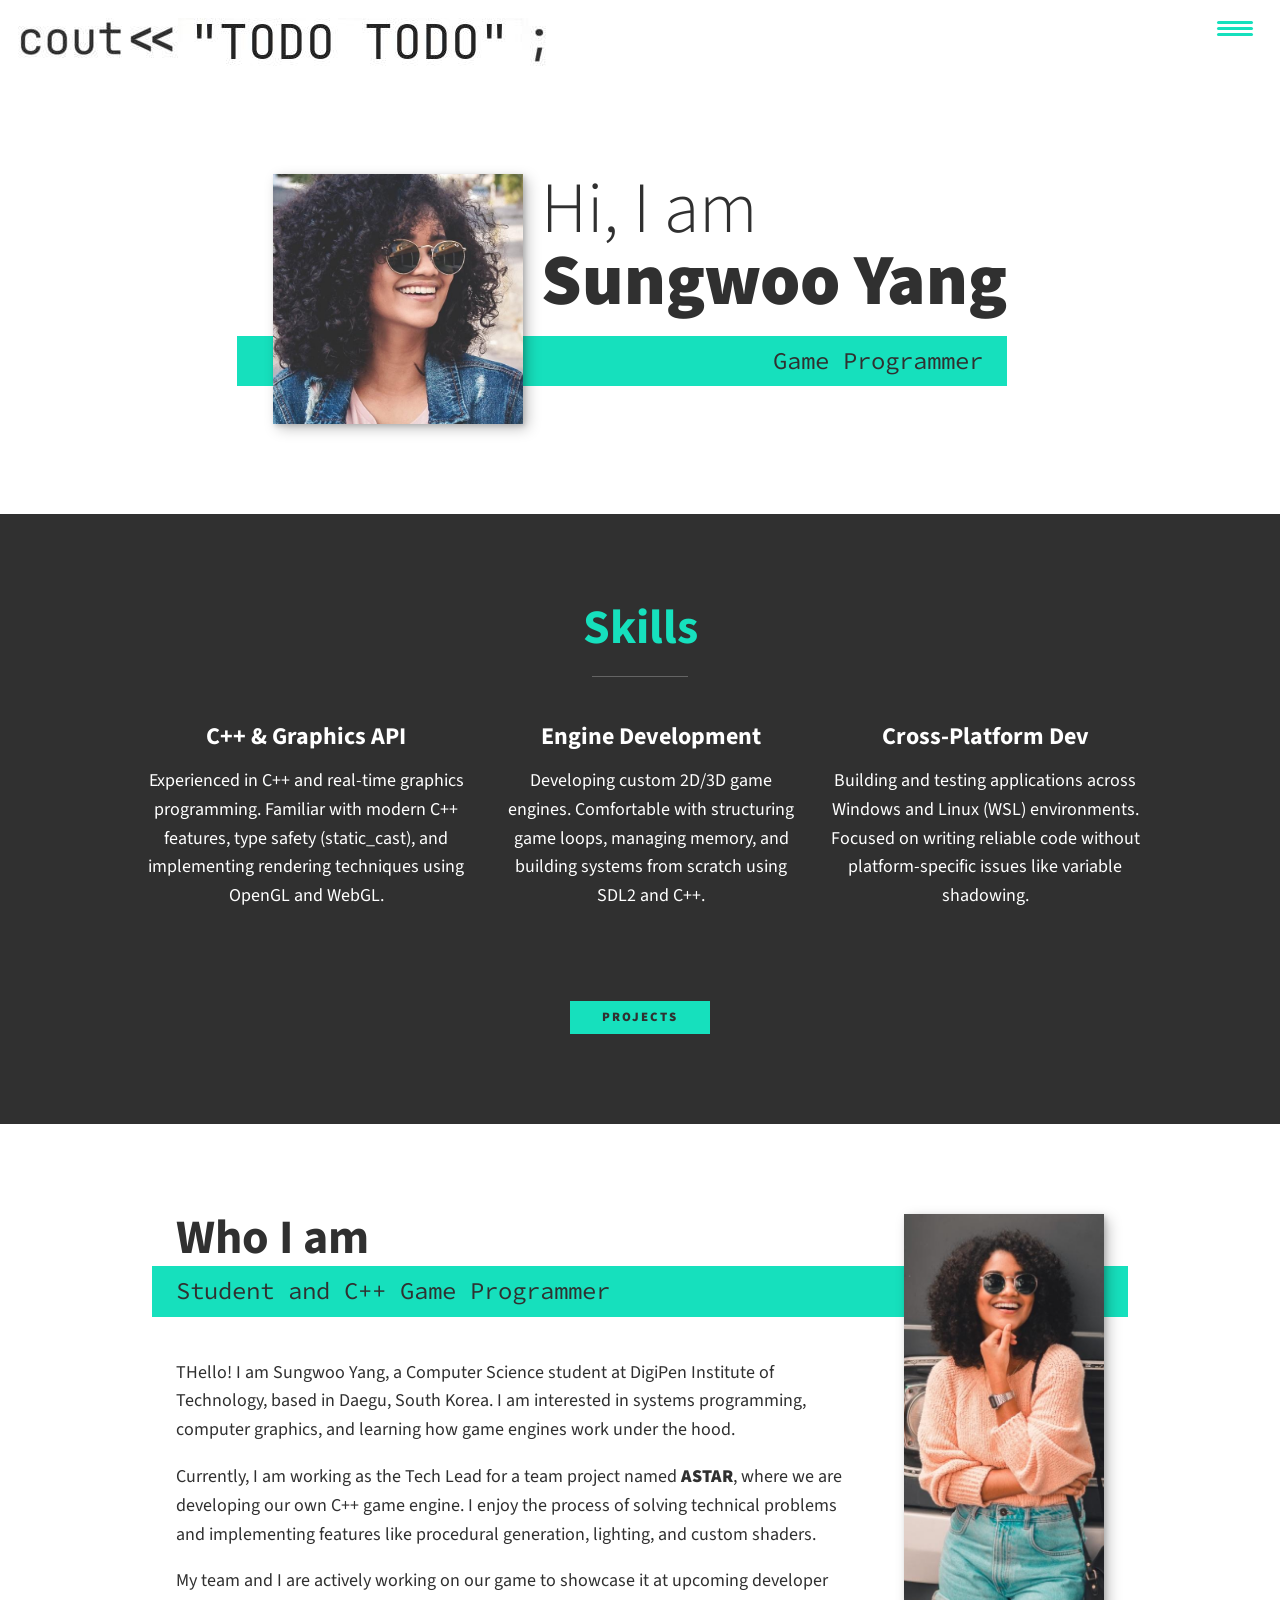
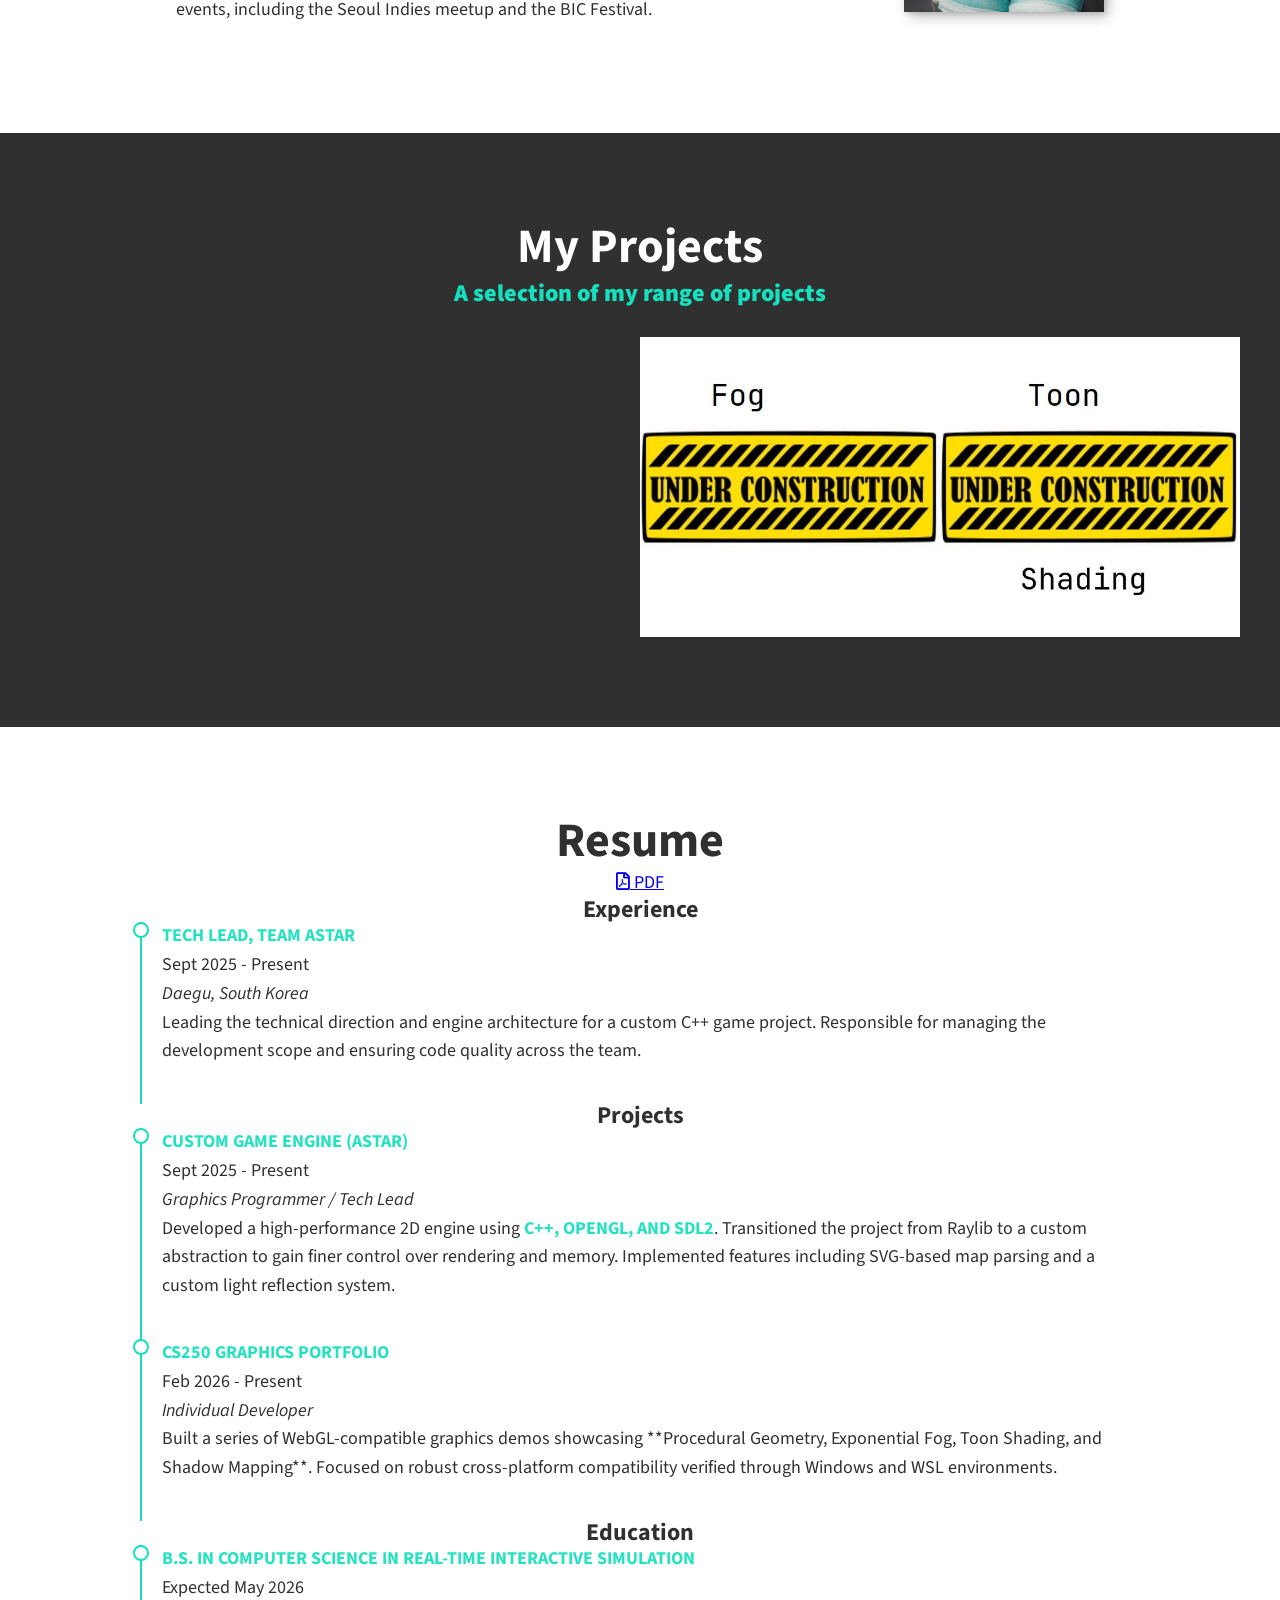
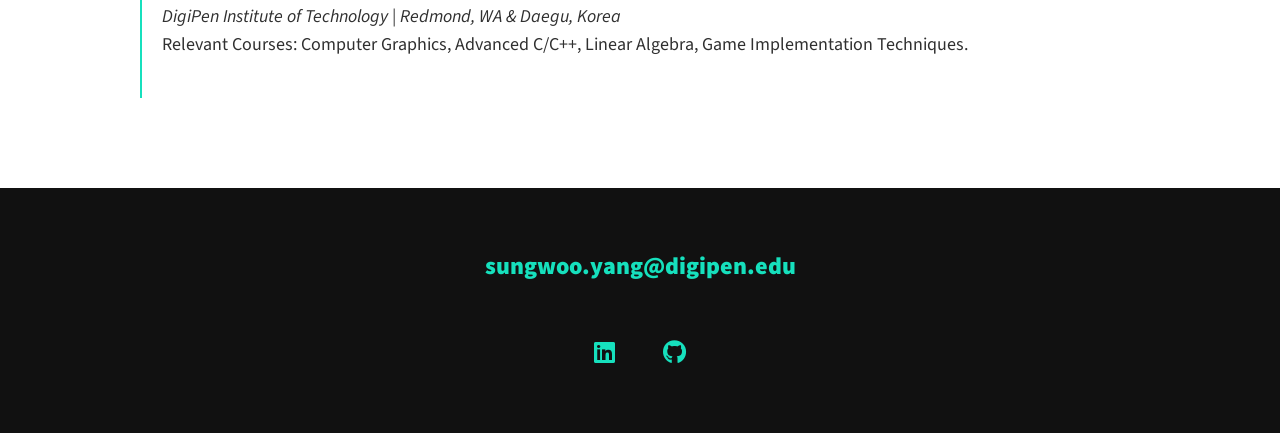
==== index.html @ 55ad758f "portfolio" ====
<!-- https://youtu.be/_xkSvufmjEs?si=mh-MXT2ZdUasYAYn&t=3416 -->
<!-- adobe.ly/2GAgF93 -->
<!-- https://scrimba.com/build-and-deploy-your-portfolio-c012 -->
<!DOCTYPE html>
<html lang="en">

<head>
    <meta charset="UTF-8">
    <link rel="icon" type="image/svg+xml" href="../img/face.jpg">

    <!-- Help auto scale for desktop & mobile -->
    <meta name="viewport" content="width=device-width, initial-scale=1.0" />
    <title>Sungwoo yang Portfolio Website</title>

    <!-- Normalize the difference across browsers  https://necolas.github.io/normalize.css/ -->
    <link rel="stylesheet" href="external/normalize.css" />

    <link rel="stylesheet" href="https://cdnjs.cloudflare.com/ajax/libs/font-awesome/5.11.2/css/all.css"
        integrity="sha256-46qynGAkLSFpVbEBog43gvNhfrOj+BmwXdxFgVK/Kvc=" crossorigin="anonymous" />

    <!-- https://fonts.google.com/selection/embed -->
    <link rel="preconnect" href="https://fonts.googleapis.com" />
    <link rel="preconnect" href="https://fonts.gstatic.com" crossorigin />
    <link
        href="https://fonts.googleapis.com/css2?family=Source+Code+Pro:ital,wght@0,200..900;1,200..900&family=Source+Sans+3:ital,wght@0,200..900;1,200..900&display=swap"
        rel="stylesheet" />

    <link rel="stylesheet" href="css/style.css" />
</head>

<body>
    <header>
        <div class="logo">
            <!-- alt text can be blank since the logo is purely decorative and putting something like logo isn't actually helpful -->
            <img src="img/cout.jpg" alt="">
        </div>
        <button class="nav-toggle" aria-label="toggle navigation">
            <span class="hamburger"></span>
        </button>
        <nav class="nav">
            <ul class="nav__list">
                <li class="nav__item"> <a href="#home" class="nav__link">Home</a> </li>
                <li class="nav__item"> <a href="#skills" class="nav__link">Skills</a> </li>
                <li class="nav__item"> <a href="#about" class="nav__link">About Me</a> </li>
                <li class="nav__item"> <a href="#projects" class="nav__link">Projects</a> </li>
                <li class="nav__item"> <a href="#resume" class="nav__link">Resume</a> </li>
            </ul>
        </nav>
    </header>

    <!-- Introduction -->

    <section class="intro" id="#home">
        <!-- TODO put in a mouse based interactive shader visualization page-->
        <!-- <div class="intro-bg">
            <iframe src="webgl/for_fun.html"></iframe>
        </div> -->
        <h1 class="section__title section__title--intro">
            Hi, I am <strong>Sungwoo Yang</strong>
        </h1>
        <p class="section__subtitle section__subtitle--intro">Game Programmer</p>
        <img src="img/face.jpg" alt="a picture of Sungwoo Yang smiling" class="intro__img" />
    </section>

    <!-- My Services -->
    <section class="my-services" id="skills">
        <h2 class="section__title section__title--services">Skills</h2>
        <div class="services">
            <div class="service">
                <h3>C++ & Graphics API</h3>
                <p>
                    Experienced in C++ and real-time graphics programming. Familiar with modern C++ features, type
                    safety (static_cast), and implementing rendering techniques using OpenGL and WebGL.
                </p>
            </div>

            <div class="service">
                <h3>Engine Development</h3>
                <p>
                    Developing custom 2D/3D game engines. Comfortable with structuring game loops, managing memory, and
                    building systems from scratch using SDL2 and C++.
                </p>
            </div>

            <div class="service">
                <h3>Cross-Platform Dev</h3>
                <p>
                    Building and testing applications across Windows and Linux (WSL) environments. Focused on writing
                    reliable code without platform-specific issues like variable shadowing.
                </p>
            </div>
        </div>

        <a href="#projects" class="btn">Projects</a>
    </section>

    <!-- About Me -->
    <section class="about-me" id="about">
        <h2 class="section__title section__title--about">Who I am</h2>
        <p class="section__subtitle section__subtitle--about">
            Student and C++ Game Programmer
        </p>

        <div class="about-me__body">
            <p>
                THello! I am Sungwoo Yang, a Computer Science student at DigiPen Institute of Technology, based in
                Daegu, South Korea. I am interested in systems programming, computer graphics, and learning how game
                engines work under the hood.
            </p>
            <p>
                Currently, I am working as the Tech Lead for a team project named <strong>ASTAR</strong>, where we are
                developing our own C++ game engine. I enjoy the process of solving technical problems and implementing
                features like procedural generation, lighting, and custom shaders.
            </p>
            <p>
                My team and I are actively working on our game to showcase it at upcoming developer events, including
                the Seoul Indies meetup and the BIC Festival.
            </p>
        </div>
        <img src="img/tall.jpg" alt="picture of Sungwoo Yang" class="about-me__img" />
    </section>

    <!-- My Portfolio -->
    <section class="my-projects" id="projects">
        <h2 class="section__title section__title--projects">My Projects</h2>
        <p class="section__subtitle section__subtitle--projects">
            A selection of my range of projects
        </p>
        <div class="portfolio">
            <a href="portfolio/01_hello.html" class="portfolio__item">
                <img src="img/portfolio_thumbnails/01_hello.jpg" alt="" class="portfolio__img" />
            </a>
            <a href="portfolio/02_meshes.html" class="portfolio__item">
                <img src="img/portfolio_thumbnails/02_meshes.jpg" alt="" class="portfolio__img" />
            </a>
            <a href="portfolio/03_fog.html" class="portfolio__item">
                <img src="img/portfolio_thumbnails/03_fog.jpg" alt="" class="portfolio__img" />
            </a>
            <a href="portfolio/04_toon.html" class="portfolio__item">
                <img src="img/portfolio_thumbnails/04_toon.jpg" alt="" class="portfolio__img" />
            </a>
            <a href="portfolio/05_shadow.html" class="portfolio__item">
                <img src="img/portfolio_thumbnails/05_shadow.jpg" alt="" class="portfolio__img" />
            </a>
            <a href="portfolio/06_value.html" class="portfolio__item">
                <img src="img/portfolio_thumbnails/06_value.jpg" alt="" class="portfolio__img" />
            </a>
            <a href="portfolio/07_gradient.html" class="portfolio__item">
                <img src="img/portfolio_thumbnails/07_gradient.jpg" alt="" class="portfolio__img" />
            </a>

        </div>
    </section>

    <!-- Resume Section -->
    <section class="my-resume" id="resume">
        <h2 class="section__title section__title--resume">Resume</h2>
        <a target="_blank" href="docs/Resume.pdf"><i class="far fa-file-pdf"></i> PDF</a>

        <div class="resume-section">
            <h3>Experience</h3>
            <div class="resume-item">
                <p>
                    <b>Tech Lead, Team ASTAR</b><br>
                    Sept 2025 - Present<br>
                    <em>Daegu, South Korea</em><br>
                    Leading the technical direction and engine architecture for a custom C++ game project. Responsible
                    for managing the development scope and ensuring code quality across the team.
                </p>
            </div>

            <h3>Projects</h3>
            <div class="resume-item">
                <p>
                    <b>Custom Game Engine (ASTAR)</b><br>
                    Sept 2025 - Present<br>
                    <em>Graphics Programmer / Tech Lead</em><br>
                    Developed a high-performance 2D engine using <b>C++, OpenGL, and SDL2</b>. Transitioned the project
                    from Raylib to a custom abstraction to gain finer control over rendering and memory. Implemented
                    features including SVG-based map parsing and a custom light reflection system.
                </p>
            </div>
            <div class="resume-item">
                <p>
                    <b>CS250 Graphics Portfolio</b><br>
                    Feb 2026 - Present<br>
                    <em>Individual Developer</em><br>
                    Built a series of WebGL-compatible graphics demos showcasing **Procedural Geometry, Exponential Fog,
                    Toon Shading, and Shadow Mapping**. Focused on robust cross-platform compatibility verified through
                    Windows and WSL environments.
                </p>
            </div>

            <h3>Education</h3>
            <div class="resume-item">
                <p>
                    <b>B.S. in Computer Science in Real-Time Interactive Simulation</b><br>
                    Expected May 2026<br>
                    <em>DigiPen Institute of Technology | Redmond, WA & Daegu, Korea</em><br>
                    Relevant Courses: Computer Graphics, Advanced C/C++, Linear Algebra, Game Implementation Techniques.
                </p>
            </div>
        </div>
    </section>
    <!-- /Resume Section -->

    <!-- Footer -->
    <footer class="footer">
        <a href="mailto:sungwoo.yangl@digipen.edu" class="footer__link">sungwoo.yang@digipen.edu</a>
        <ul class="social-list">
            <li class="social-list__item">
                <a class="social-list__link" href="https://linkedin.com/in/sungwoo-yang">
                    <i class="fab fa-linkedin"></i>
                </a>
            </li>
            <li class="social-list__item">
                <a class="social-list__link" href="https://github.com/sungwoo-yang">
                    <i class="fab fa-github"></i>
                </a>
            </li>
            <!-- Want to list more? search : https://fontawesome.com/v5/search?ic=brands -->
        </ul>
    </footer>

    <script src="js/index.js"></script>
</body>

</html>
---- css/style.css ----
/* make padding within widths rather calculating with total width? */
*,
*::before,
*::after {
  box-sizing: border-box;
}

/* Custom Properties */

:root {
  --ff-primary: "Source Sans 3", sans-serif;
  --ff-secondary: "Source Code Pro", monospace;

  --fw-reg: 300;
  --fw-bold: 900;

  --clr-light: #ffffff;
  --clr-dark: #303030;
  --clr-accent: #16e0bd;

  --fs-h1: 3rem;
  --fs-h2: 2.25rem;
  --fs-h3: 1.25rem;
  --fs-body: 1rem;

  --bs: 0.25em 0.25em 0.75em rgba(0, 0, 0, 0.25),
    0.125em 0.125em 0.25em rgba(0, 0, 0, 0.15);
}

/* With wider screens use differnt/bigger numbers */
@media (min-width: 800px) {
  :root {
    --fs-h1: 4.5rem;
    --fs-h2: 3rem;
    --fs-h3: 1.5rem;
    --fs-body: 1.125rem;
  }
}

/* General Styles */

html {
  scroll-behavior: smooth;
}

body {
  background: var(--clr-light);
  color: var(--clr-dark);
  margin: 0;
  font-family: var(--ff-primary);
  font-size: var(--fs-body);
  line-height: 1.6;
}

section {
  padding: 5em 2em;
}

img {
  display: block;
  max-width: 100%;
}

strong {
  font-weight: var(--fw-bold);
}

:focus {
  outline: 3px solid var(--clr-accent);
  outline-offset: 3px;
}

.btn {
  display: inline-block;
  padding: 0.5em 2.5em;
  background: var(--clr-accent);
  color: var(--clr-dark);
  text-decoration: none;
  cursor: pointer;
  font-size: 0.8rem;
  text-transform: uppercase;
  letter-spacing: 2px;
  font-weight: var(--fw-bold);
  transition: transform 200ms ease-in-out;
}

.btn:hover {
  transform: scale(1.1);
}

/* Typography */

h1,
h2,
h3 {
  line-height: 1;
  margin: 0;
}

h1 {
  font-size: var(--fs-h1);
}

h2 {
  font-size: var(--fs-h2);
}

h3 {
  font-size: var(--fs-h3);
}

.section__title {
  margin-bottom: 0.25rem;
}

.section__title--intro {
  font-weight: var(--fw-reg);
}

.section__title--intro strong {
  display: block;
}

.section__subtitle {
  margin: 0;
  font-size: var(--fs-h3);
}

.section__subtitle--intro,
.section__subtitle--about {
  background: var(--clr-accent);
  padding: 0.25em 1em;
  font-family: var(--ff-secondary);
  margin-bottom: 1em;
}

.section__subtitle--projects {
  color: var(--clr-accent);
  font-weight: var(--fw-bold);
  margin-bottom: 1em;
}

/* header */
header {
  display: flex;
  justify-content: space-between;
  padding: 1em;
}
.logo {
  max-width: 528px;
}

.nav {
  position: fixed;
  background: var(--clr-dark);
  color: var(--clr-light);
  top: 0;
  bottom: 0;
  left: 0;
  right: 0;
  z-index: 100;

  transform: translateX(100%);
  transition: transform 250ms cubic-bezier(0.5, 0, 0.5, 1);
}

.nav__list {
  list-style: none;
  display: flex;
  height: 100%;
  flex-direction: column;
  justify-content: space-evenly;
  align-items: center;
  margin: 0;
  padding: 0;
}

.nav__link {
  color: inherit;
  font-weight: var(--fw-bold);
  font-size: var(--fs-h2);
  text-decoration: none;
}

.nav__link:hover {
  color: var(--clr-accent);
}

.nav-toggle {
  padding: 0.5em;
  background: transparent;
  border: 0;
  cursor: pointer;
  position: absolute;
  right: 1em;
  top: 1em;
  z-index: 1000;
}

.nav-open .nav {
  transform: translateX(0);
}

.nav-open .nav-toggle {
  position: fixed;
}

.nav-open .hamburger {
  transform: rotate(0.625turn);
}

.nav-open .hamburger::before {
  transform: rotate(90deg) translateX(-6px);
}

.nav-open .hamburger::after {
  opacity: 0;
}

.hamburger {
  display: block;
  position: relative;
}

.hamburger,
.hamburger::before,
.hamburger::after {
  background: var(--clr-accent);
  width: 2em;
  height: 3px;
  border-radius: 1em;
  transition: transform 250ms ease-in-out;
}

.hamburger::before,
.hamburger::after {
  content: "";
  position: absolute;
  left: 0;
  right: 0;
}

.hamburger::before {
  top: 6px;
}
.hamburger::after {
  bottom: 6px;
}

/* Intro Section */
.intro {
  position: relative;
  z-index: 2;
}

.intro-bg {
  position: absolute;
  top: 0;
  left: 0;
  width: 100%;
  height: 100%;
  overflow: hidden;
  z-index: -2;
}

.intro-bg iframe {
  width: 100%;
  height: 100%;
  border: none;
  position: absolute;
  top: 0;
  left: 0;
}

.intro__img {
  box-shadow: var(--bs);
}

.section__subtitle--intro {
  display: inline-block;
}

@media (min-width: 600px) {
  .intro {
    display: grid;
    width: min-content;
    margin: 0 auto;
    column-gap: 1em;
    grid-template-areas:
      "img title"
      "img subtitle";
    grid-template-columns: min-content max-content;
  }

  .intro__img {
    grid-area: img;
    min-width: 250px;
    position: relative;
    z-index: 2;
  }

  .section__subtitle--intro {
    align-self: start;
    grid-column: -1/1;
    grid-row: 2;
    text-align: right;
    position: relative;
    left: -1.5em;
    width: calc(100% + 1.5em);
  }
}

/* my services section */

.my-services {
  background-color: var(--clr-dark);
  background-image: url(../img/skills-bg.jpg);
  background-size: cover;
  background-blend-mode: overlay;
  color: var(--clr-light);
  text-align: center;
}

.section__title--services {
  color: var(--clr-accent);
  position: relative;
}

.section__title--services::after {
  content: "";
  display: block;
  width: 2em;
  height: 1px;
  margin: 0.5em auto 1em;
  background: var(--clr-light);
  opacity: 0.25;
}

.services {
  margin-bottom: 4em;
}

.service {
  max-width: 500px;
  margin: 0 auto;
}

@media (min-width: 800px) {
  .services {
    display: flex;
    max-width: 1000px;
    margin-left: auto;
    margin-right: auto;
  }

  .service + .service {
    margin-left: 2em;
  }
}

/* About Me */

.about-me {
  max-width: 1000px;
  margin: 0 auto;
}

.about-me__img {
  box-shadow: var(--bs);
}

@media (min-width: 600px) {
  .about-me {
    display: grid;
    grid-template-columns: 1fr 200px;
    grid-template-areas:
      "title img"
      "subtitle img"
      "text img";
    column-gap: 2em;
  }

  .section__title--about {
    grid-area: title;
  }

  .section__subtitle--about {
    grid-column: 1 / -1;
    grid-row: 2;
    position: relative;
    left: -1em;
    width: calc(100% + 2em);
    padding-left: 1em;
    padding-right: calc(200px + 2.5em);
  }

  .about-me__img {
    grid-area: img;
    position: relative;
    z-index: 2;
  }
}

/* Portfolio / My projects */

.my-projects {
  background-color: var(--clr-dark);
  color: var(--clr-light);
  text-align: center;
}

.portfolio {
  display: grid;
  grid-template-columns: repeat(auto-fit, minmax(300px, 1fr));
  max-width: 1200px;
  margin: 0 auto;
}

.portfolio__item {
  background: var(--clr-dark);
  overflow: hidden;
}

.portfolio__img {
  transition: transform 750ms cubic-bezier(0.5, 0, 0.5, 1), opacity 250ms linear;
}

.portfolio__item:focus {
  position: relative;
  z-index: 2;
}

.portfolio__img:hover,
.portfolio__item:focus .portfolio__img {
  transform: scale(1.2);
  opacity: 0.75;
}

/*--------------------------------------------------------------
# Resume Section
--------------------------------------------------------------*/

.section__title--resume {
  text-align: center;
}

.my-resume {
  display: flex;
  flex-direction: column;
  align-items: center;
}

.resume-section h3 {
  color: var(--clr-dark);
  text-align: center;
}

.resume-section .resume-item {
  padding: 0 0 20px 20px;
  margin-top: -18px;
  border-left: 2px solid var(--clr-accent);
  position: relative;
  max-width: 1000px;
}

.resume-section .resume-item b {
  text-transform: uppercase;
  color: color-mix(in srgb, var(--clr-accent), transparent 5%);
  position: sticky;
}

.resume-section .resume-item::before {
  content: "";
  position: absolute;
  width: 16px;
  height: 16px;
  border-radius: 50px;
  left: -9px;
  top: 0;
  background: var(--clr-light);
  border: 2px solid var(--clr-accent);
}

/* Footer */

.footer {
  background: #111;
  color: var(--clr-accent);
  text-align: center;
  padding: 2.5em 0;
  font-size: var(--fs-h3);
}

.footer a {
  color: inherit;
  text-decoration: none;
}

.footer__link {
  font-weight: var(--fw-bold);
}

.footer__link:hover,
.social-list__link:hover {
  opacity: 0.7;
}

.footer__link:hover {
  text-decoration: underline;
}

.social-list {
  list-style: none;
  display: flex;
  justify-content: center;
  margin: 2em 0 0;
  padding: 0;
}

.social-list__item {
  margin: 0 0.5em;
}

.social-list__link {
  padding: 0.5em;
}

/* individual portfolio item styles */

.portfolio-item-individual {
  padding: 0 2em 2em;
  max-width: 1200px;
  margin: 0 auto;
}

.portfolio-item-individual p,
.portfolio-item-individual ul {
  max-width: 600px;
  margin-left: auto;
  margin-right: auto;
}

.portfolio-item-individual iframe {
  box-shadow: var(--bs);
  display: block;
  max-width: 1200px;
  width: 100%;
  height: auto;
  aspect-ratio: 4 / 3; /* Maintain aspect ratio */
  margin: 0 auto; /* Centering */
  border: none;
}
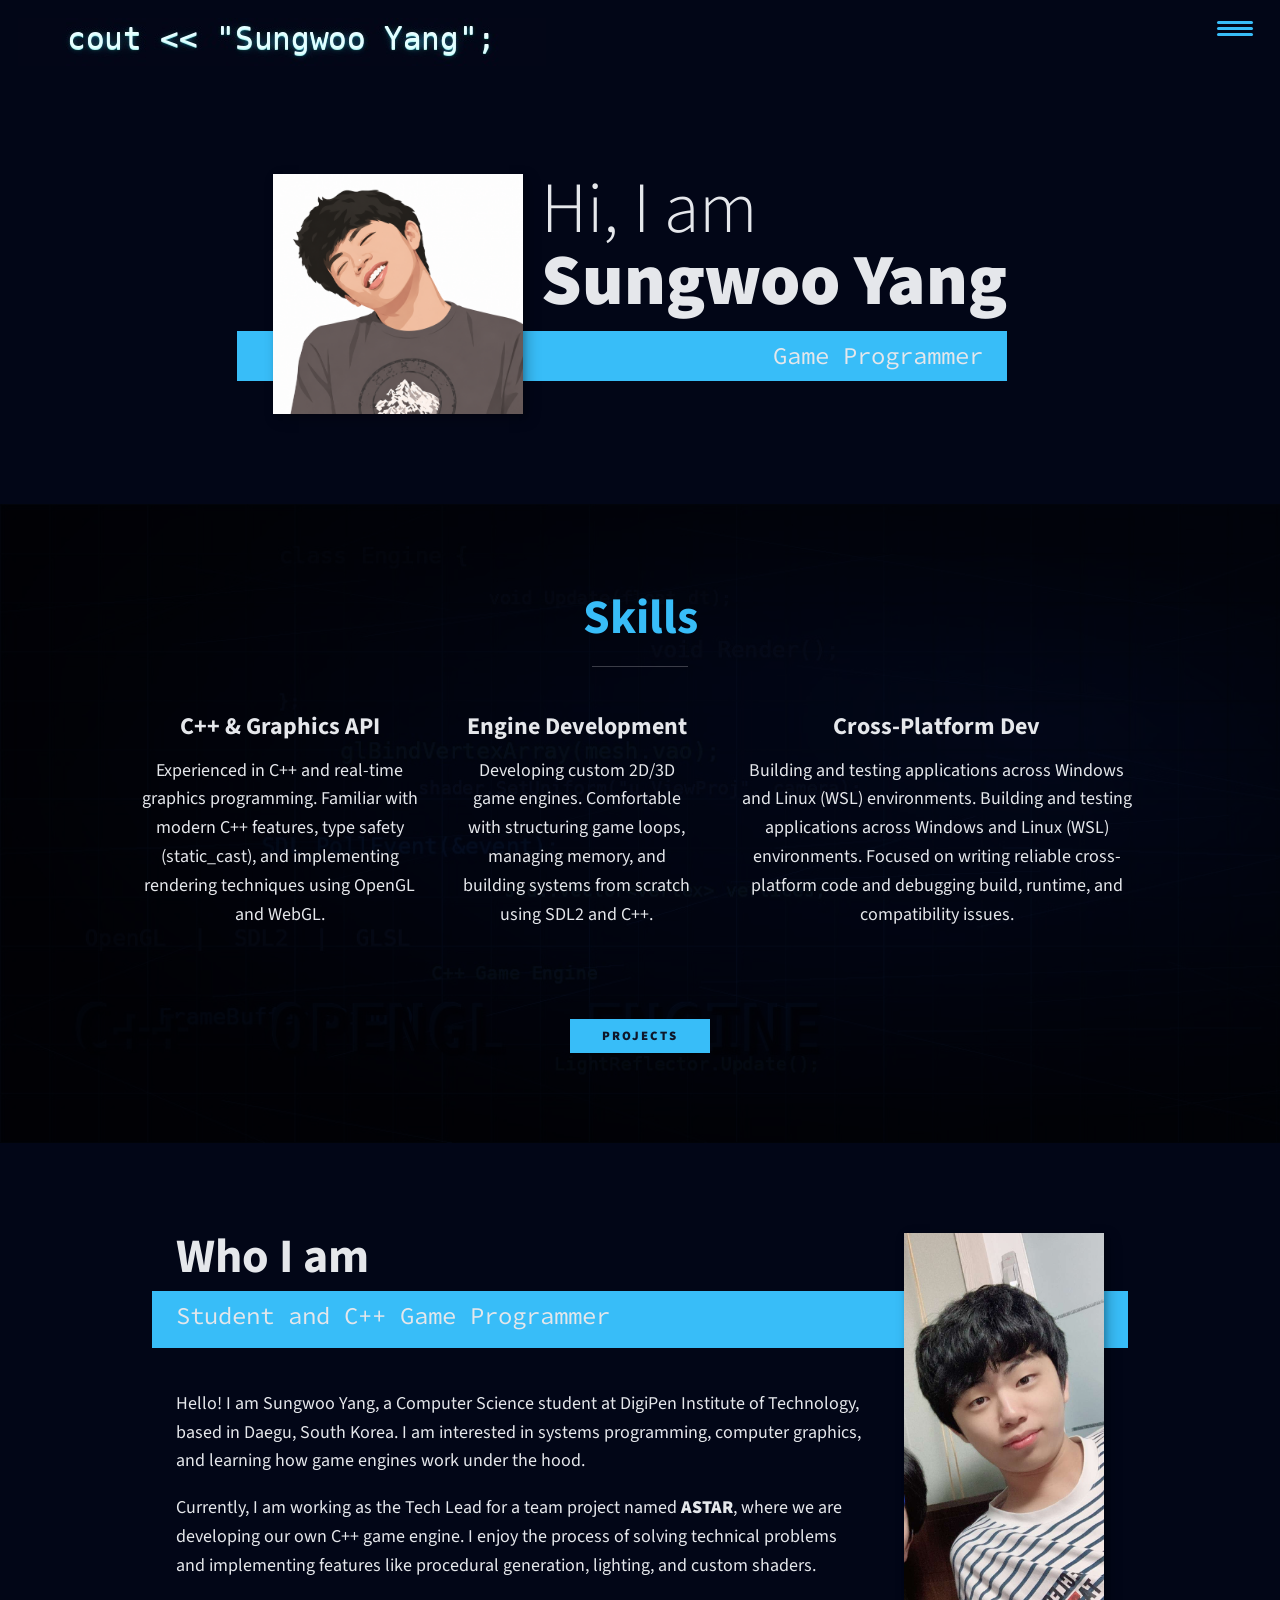
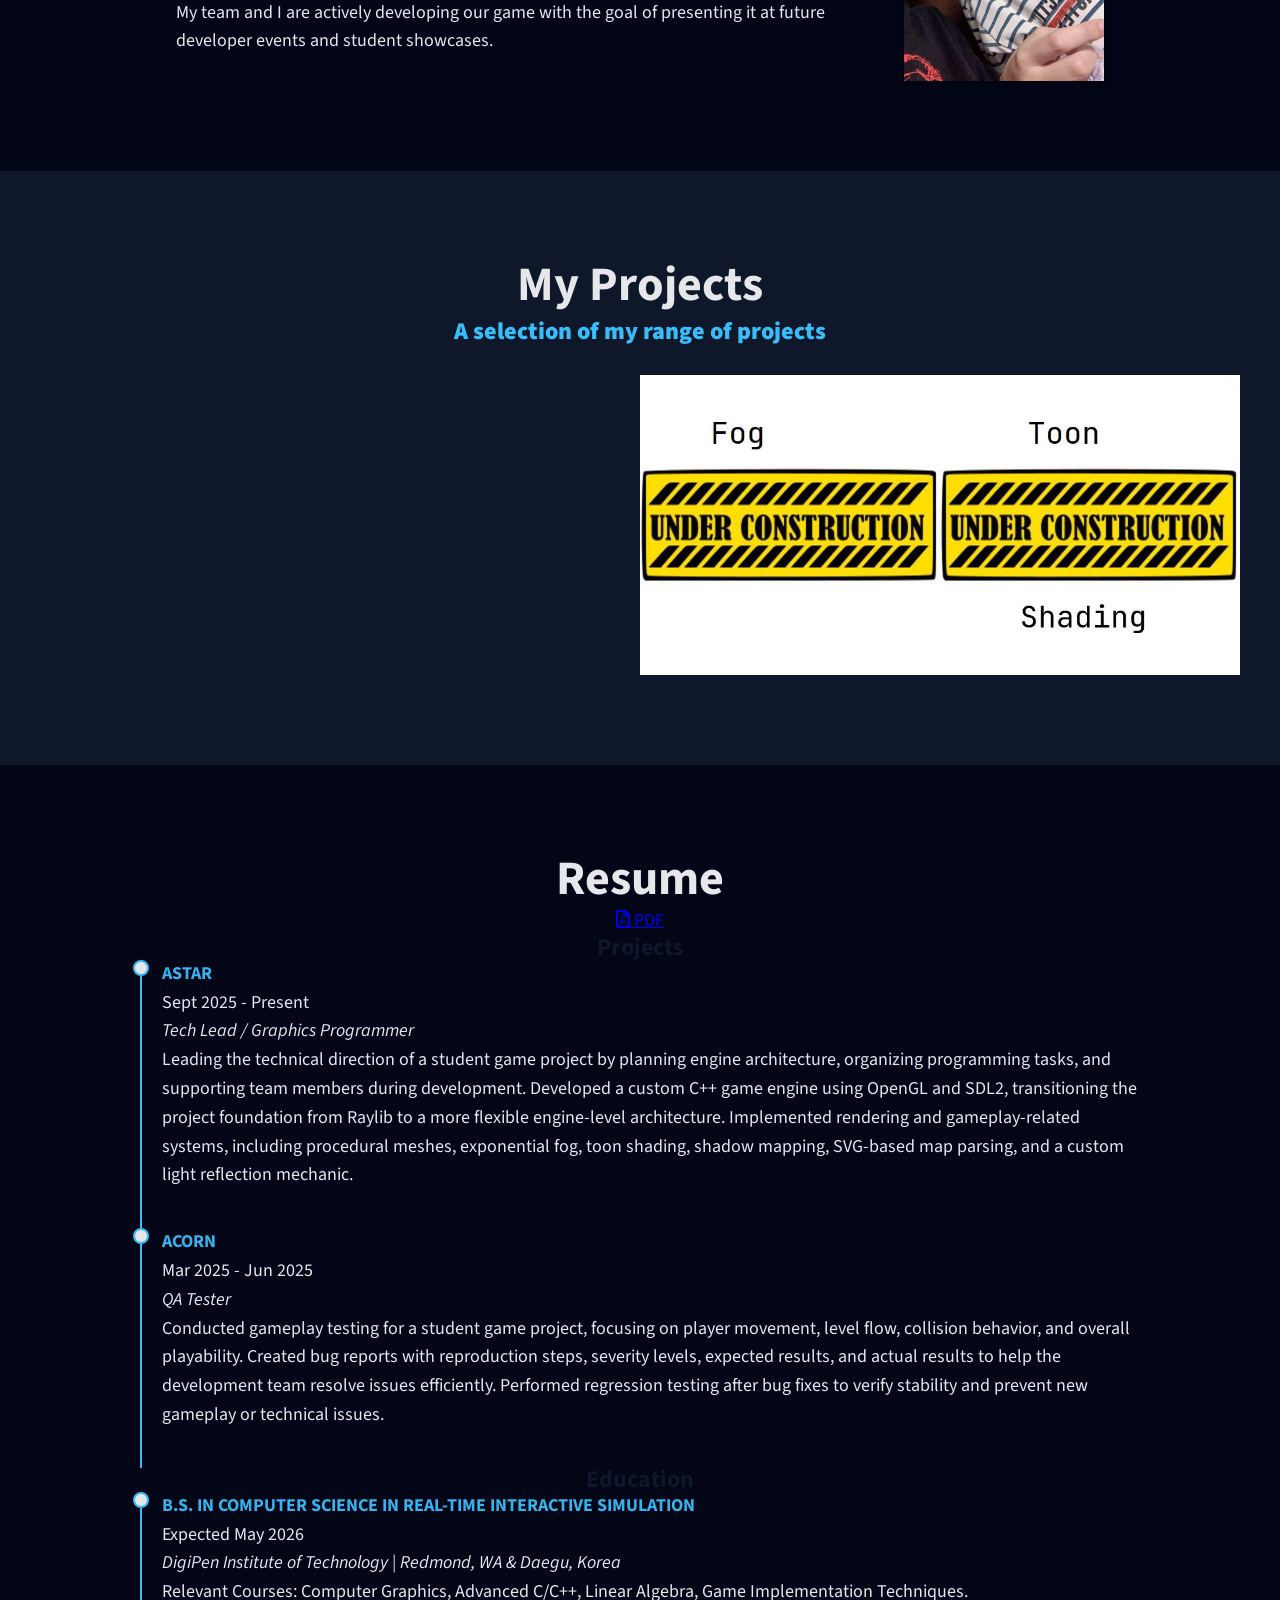
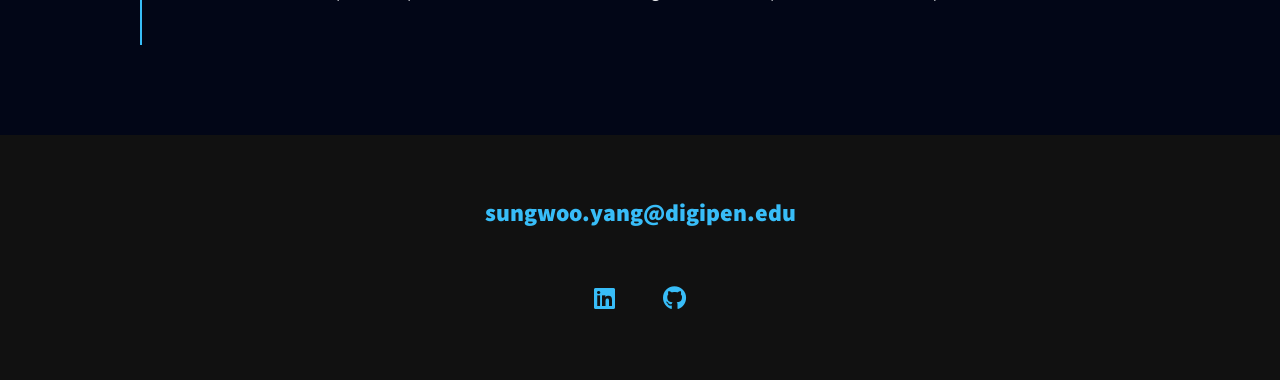
==== commit 79b9223a: "portfolio finish" ====
--- a/index.html
+++ b/index.html
@@ -10,7 +10,7 @@
 
     <!-- Help auto scale for desktop & mobile -->
     <meta name="viewport" content="width=device-width, initial-scale=1.0" />
-    <title>Sungwoo yang Portfolio Website</title>
+    <title>Sungwoo Yang Portfolio Website</title>
 
     <!-- Normalize the difference across browsers  https://necolas.github.io/normalize.css/ -->
     <link rel="stylesheet" href="external/normalize.css" />
@@ -51,7 +51,6 @@
     <!-- Introduction -->
 
     <section class="intro" id="#home">
-        <!-- TODO put in a mouse based interactive shader visualization page-->
         <!-- <div class="intro-bg">
             <iframe src="webgl/for_fun.html"></iframe>
         </div> -->
@@ -85,8 +84,9 @@
             <div class="service">
                 <h3>Cross-Platform Dev</h3>
                 <p>
-                    Building and testing applications across Windows and Linux (WSL) environments. Focused on writing
-                    reliable code without platform-specific issues like variable shadowing.
+                    Building and testing applications across Windows and Linux (WSL) environments. Building and testing
+                    applications across Windows and Linux (WSL) environments. Focused on writing reliable cross-platform
+                    code and debugging build, runtime, and compatibility issues.
                 </p>
             </div>
         </div>
@@ -103,7 +103,7 @@
 
         <div class="about-me__body">
             <p>
-                THello! I am Sungwoo Yang, a Computer Science student at DigiPen Institute of Technology, based in
+                Hello! I am Sungwoo Yang, a Computer Science student at DigiPen Institute of Technology, based in
                 Daegu, South Korea. I am interested in systems programming, computer graphics, and learning how game
                 engines work under the hood.
             </p>
@@ -113,8 +113,8 @@
                 features like procedural generation, lighting, and custom shaders.
             </p>
             <p>
-                My team and I are actively working on our game to showcase it at upcoming developer events, including
-                the Seoul Indies meetup and the BIC Festival.
+                My team and I are actively developing our game with the goal of presenting it at future developer events
+                and student showcases.
             </p>
         </div>
         <img src="img/tall.jpg" alt="picture of Sungwoo Yang" class="about-me__img" />
@@ -158,36 +158,31 @@
         <a target="_blank" href="docs/Resume.pdf"><i class="far fa-file-pdf"></i> PDF</a>
 
         <div class="resume-section">
-            <h3>Experience</h3>
-            <div class="resume-item">
-                <p>
-                    <b>Tech Lead, Team ASTAR</b><br>
-                    Sept 2025 - Present<br>
-                    <em>Daegu, South Korea</em><br>
-                    Leading the technical direction and engine architecture for a custom C++ game project. Responsible
-                    for managing the development scope and ensuring code quality across the team.
-                </p>
-            </div>
-
             <h3>Projects</h3>
             <div class="resume-item">
                 <p>
-                    <b>Custom Game Engine (ASTAR)</b><br>
+                    <b>ASTAR</b><br>
                     Sept 2025 - Present<br>
-                    <em>Graphics Programmer / Tech Lead</em><br>
-                    Developed a high-performance 2D engine using <b>C++, OpenGL, and SDL2</b>. Transitioned the project
-                    from Raylib to a custom abstraction to gain finer control over rendering and memory. Implemented
-                    features including SVG-based map parsing and a custom light reflection system.
+                    <em>Tech Lead / Graphics Programmer</em><br>
+                    Leading the technical direction of a student game project by planning engine architecture,
+                    organizing programming tasks, and supporting team members during development. Developed a custom
+                    C++ game engine using OpenGL and SDL2, transitioning the project foundation from Raylib to a
+                    more flexible engine-level architecture. Implemented rendering and gameplay-related systems,
+                    including procedural meshes, exponential fog, toon shading, shadow mapping, SVG-based map parsing,
+                    and a custom light reflection mechanic.
                 </p>
             </div>
             <div class="resume-item">
                 <p>
-                    <b>CS250 Graphics Portfolio</b><br>
-                    Feb 2026 - Present<br>
-                    <em>Individual Developer</em><br>
-                    Built a series of WebGL-compatible graphics demos showcasing **Procedural Geometry, Exponential Fog,
-                    Toon Shading, and Shadow Mapping**. Focused on robust cross-platform compatibility verified through
-                    Windows and WSL environments.
+                    <b>Acorn</b><br>
+                    Mar 2025 - Jun 2025<br>
+                    <em>QA Tester</em><br>
+                    Conducted gameplay testing for a student game project, focusing on player movement, level flow,
+                    collision behavior, and overall playability. Created bug reports with reproduction steps, severity
+                    levels, expected results, and actual results to help the development team resolve issues
+                    efficiently.
+                    Performed regression testing after bug fixes to verify stability and prevent new gameplay or
+                    technical issues.
                 </p>
             </div>
 
@@ -206,7 +201,7 @@
 
     <!-- Footer -->
     <footer class="footer">
-        <a href="mailto:sungwoo.yangl@digipen.edu" class="footer__link">sungwoo.yang@digipen.edu</a>
+        <a href="mailto:sungwoo.yang@digipen.edu" class="footer__link">sungwoo.yang@digipen.edu</a>
         <ul class="social-list">
             <li class="social-list__item">
                 <a class="social-list__link" href="https://linkedin.com/in/sungwoo-yang">
--- a/css/style.css
+++ b/css/style.css
@@ -14,9 +14,14 @@
   --fw-reg: 300;
   --fw-bold: 900;
 
-  --clr-light: #ffffff;
-  --clr-dark: #303030;
-  --clr-accent: #16e0bd;
+  --clr-light: #e5e7eb;
+  --clr-dark: #0f172a;
+  --clr-accent: #38bdf8;
+
+  --clr-bg: #020617;
+  --clr-surface: #111827;
+  --clr-surface-light: #1f2937;
+  --clr-muted: #94a3b8;
 
   --fs-h1: 3rem;
   --fs-h2: 2.25rem;
@@ -44,8 +49,8 @@
 }
 
 body {
-  background: var(--clr-light);
-  color: var(--clr-dark);
+  background: var(--clr-bg);
+  color: var(--clr-light);
   margin: 0;
   font-family: var(--ff-primary);
   font-size: var(--fs-body);
@@ -145,7 +150,9 @@
   display: flex;
   justify-content: space-between;
   padding: 1em;
-}
+  background: var(--clr-bg);
+}
+
 .logo {
   max-width: 528px;
 }
@@ -243,6 +250,7 @@
 .hamburger::before {
   top: 6px;
 }
+
 .hamburger::after {
   bottom: 6px;
 }
@@ -353,7 +361,7 @@
     margin-right: auto;
   }
 
-  .service + .service {
+  .service+.service {
     margin-left: 2em;
   }
 }
@@ -546,7 +554,9 @@
   max-width: 1200px;
   width: 100%;
   height: auto;
-  aspect-ratio: 4 / 3; /* Maintain aspect ratio */
-  margin: 0 auto; /* Centering */
+  aspect-ratio: 4 / 3;
+  /* Maintain aspect ratio */
+  margin: 0 auto;
+  /* Centering */
   border: none;
-}
+}
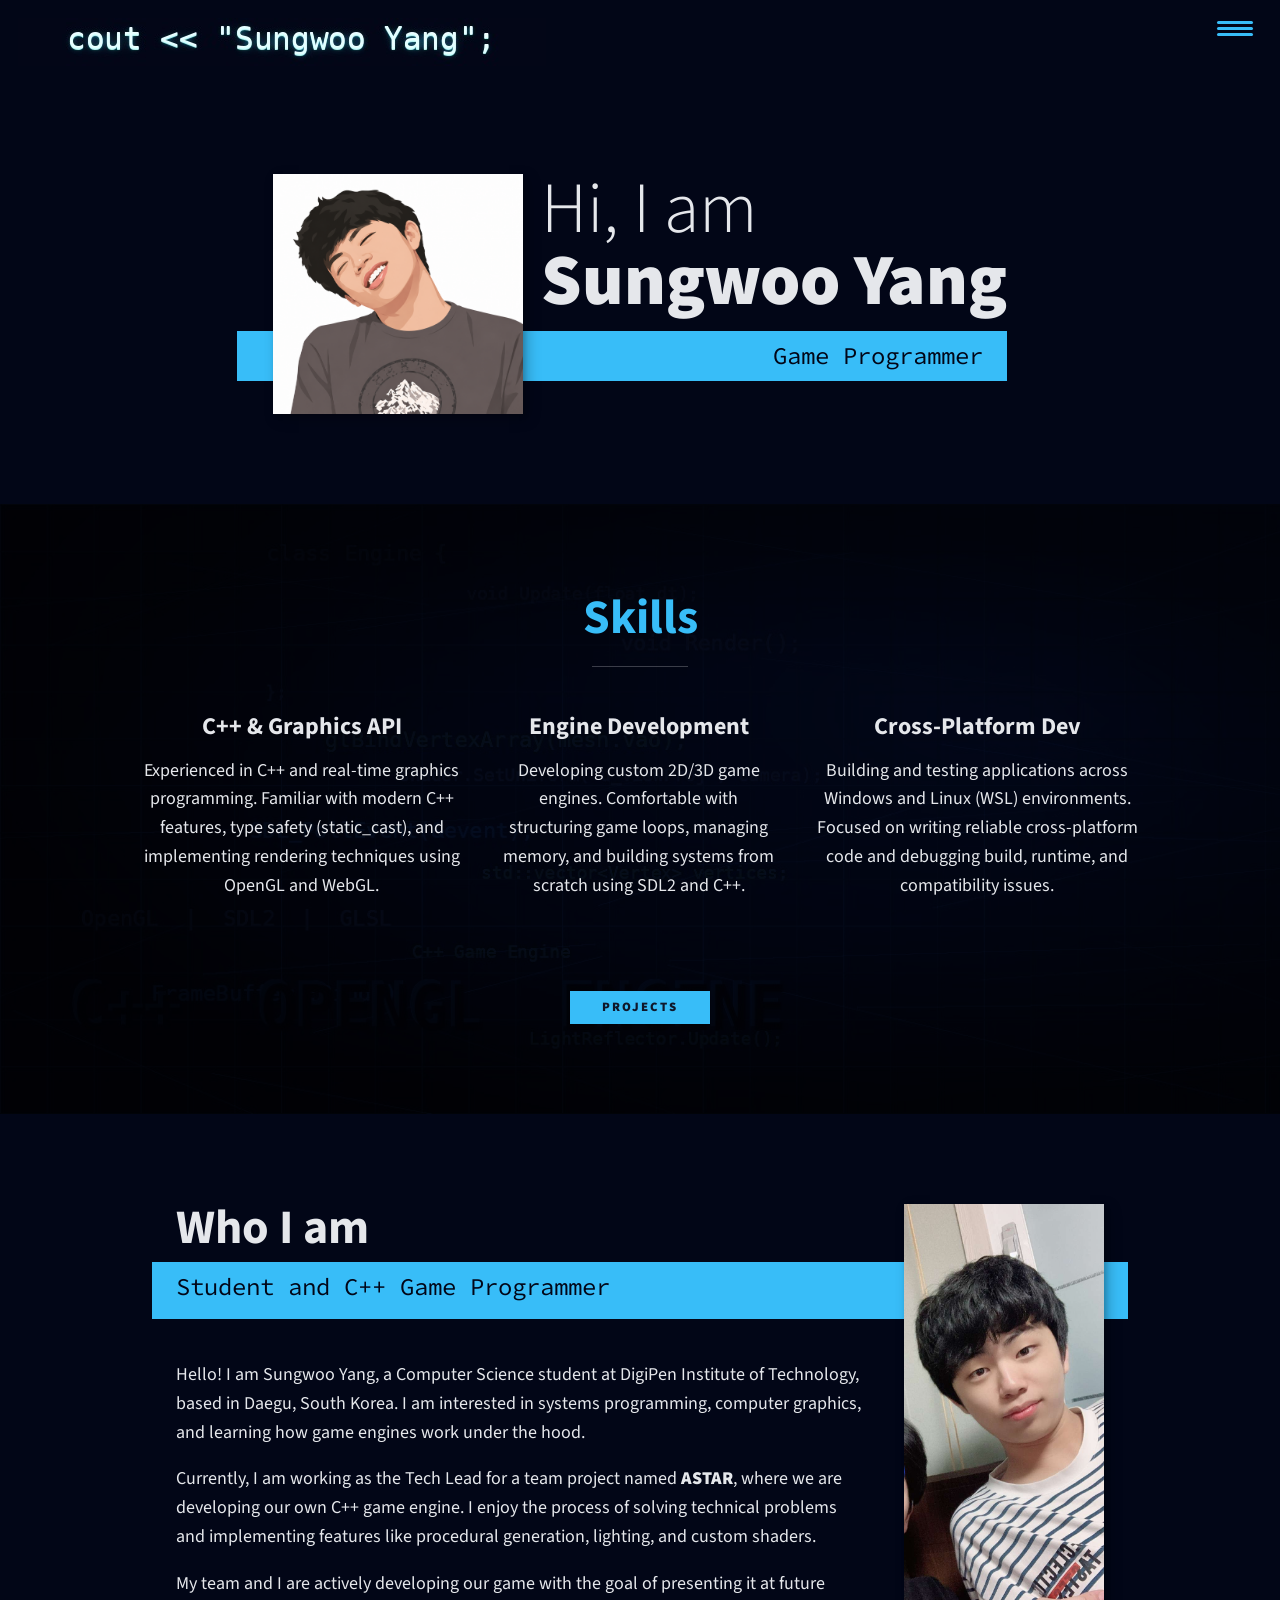
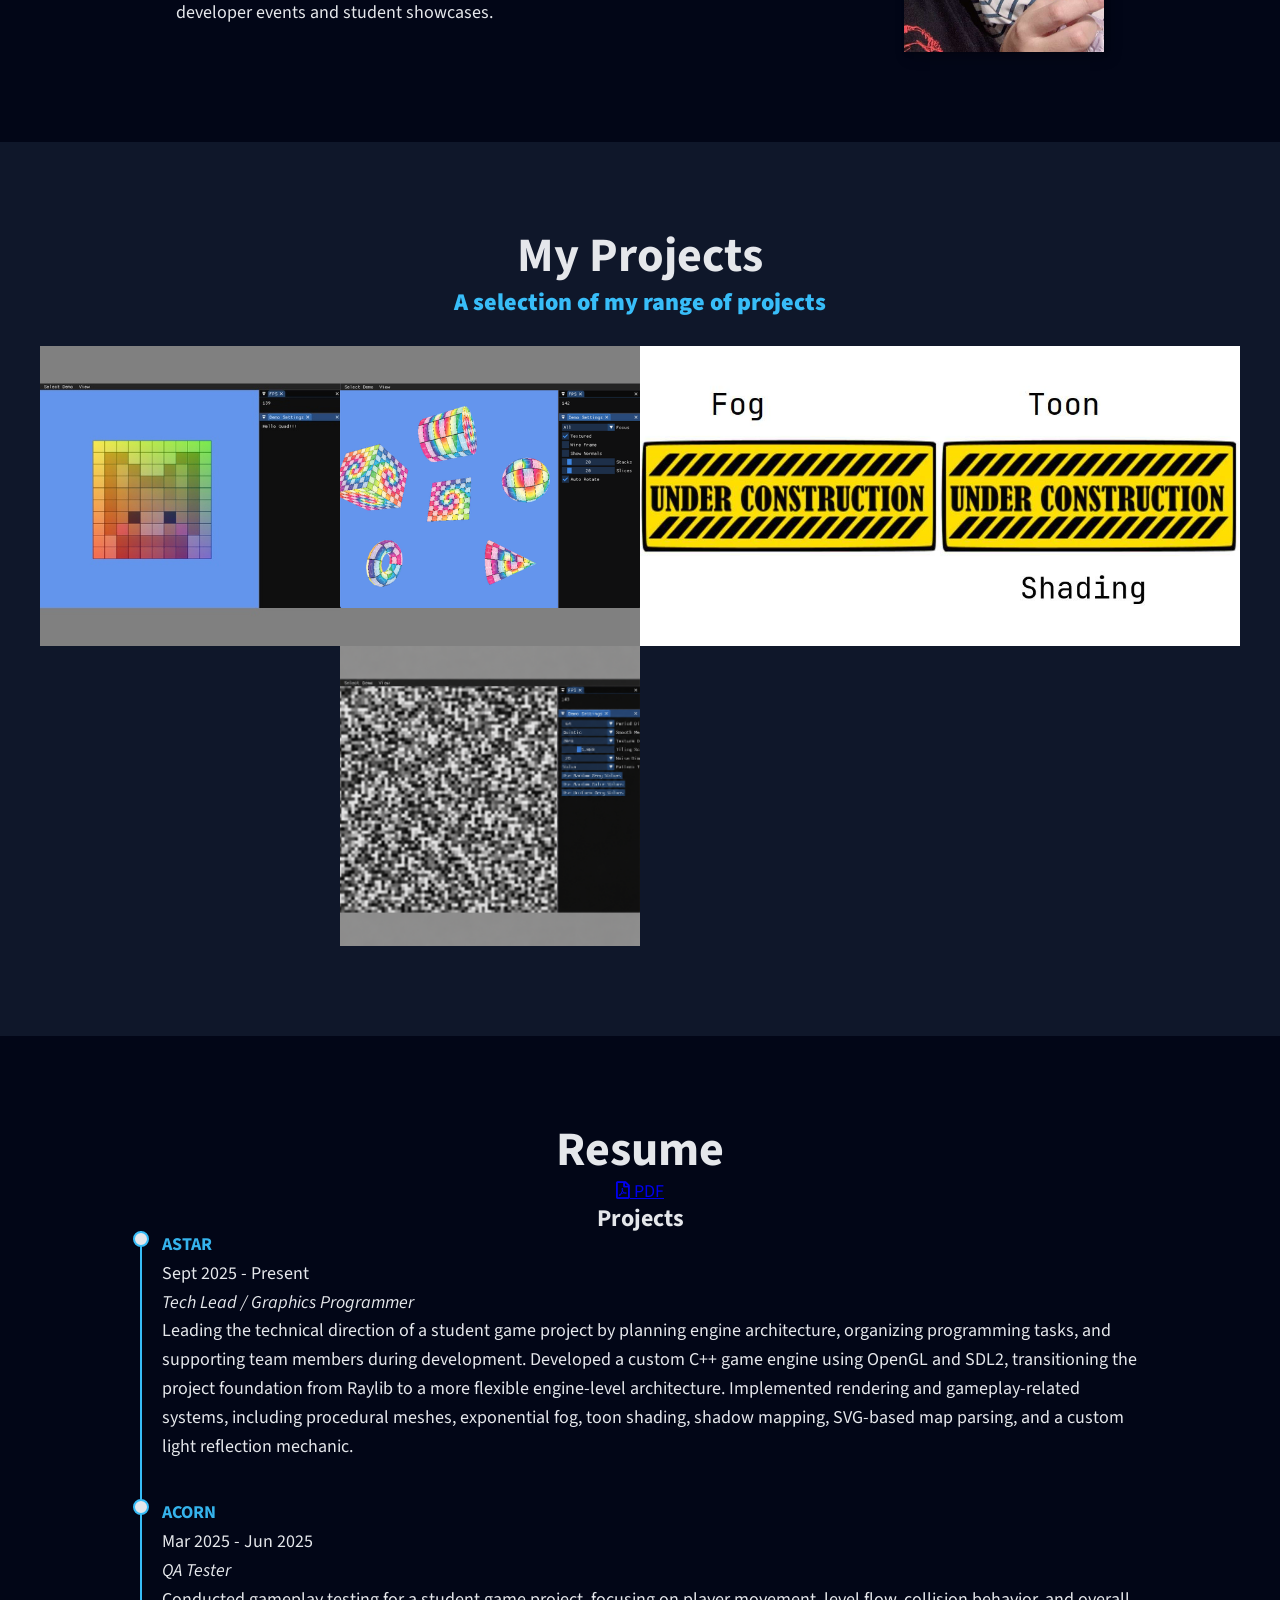
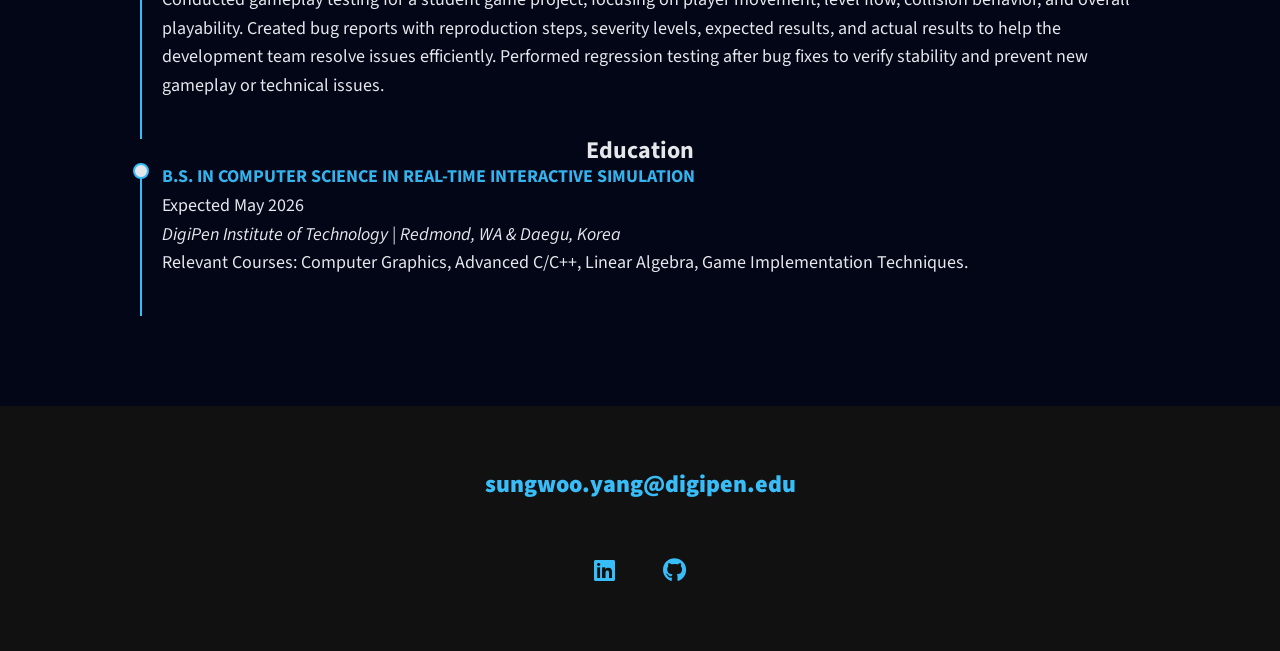
==== commit ad11f283: "add noise" ====
--- a/index.html
+++ b/index.html
@@ -84,9 +84,8 @@
             <div class="service">
                 <h3>Cross-Platform Dev</h3>
                 <p>
-                    Building and testing applications across Windows and Linux (WSL) environments. Building and testing
-                    applications across Windows and Linux (WSL) environments. Focused on writing reliable cross-platform
-                    code and debugging build, runtime, and compatibility issues.
+                    Building and testing applications across Windows and Linux (WSL) environments. Focused on writing
+                    reliable cross-platform code and debugging build, runtime, and compatibility issues.
                 </p>
             </div>
         </div>
--- a/css/style.css
+++ b/css/style.css
@@ -134,6 +134,7 @@
 .section__subtitle--intro,
 .section__subtitle--about {
   background: var(--clr-accent);
+  color: var(--clr-bg);
   padding: 0.25em 1em;
   font-family: var(--ff-secondary);
   margin-bottom: 1em;
@@ -459,7 +460,7 @@
 }
 
 .resume-section h3 {
-  color: var(--clr-dark);
+  color: var(--clr-light);
   text-align: center;
 }
 
